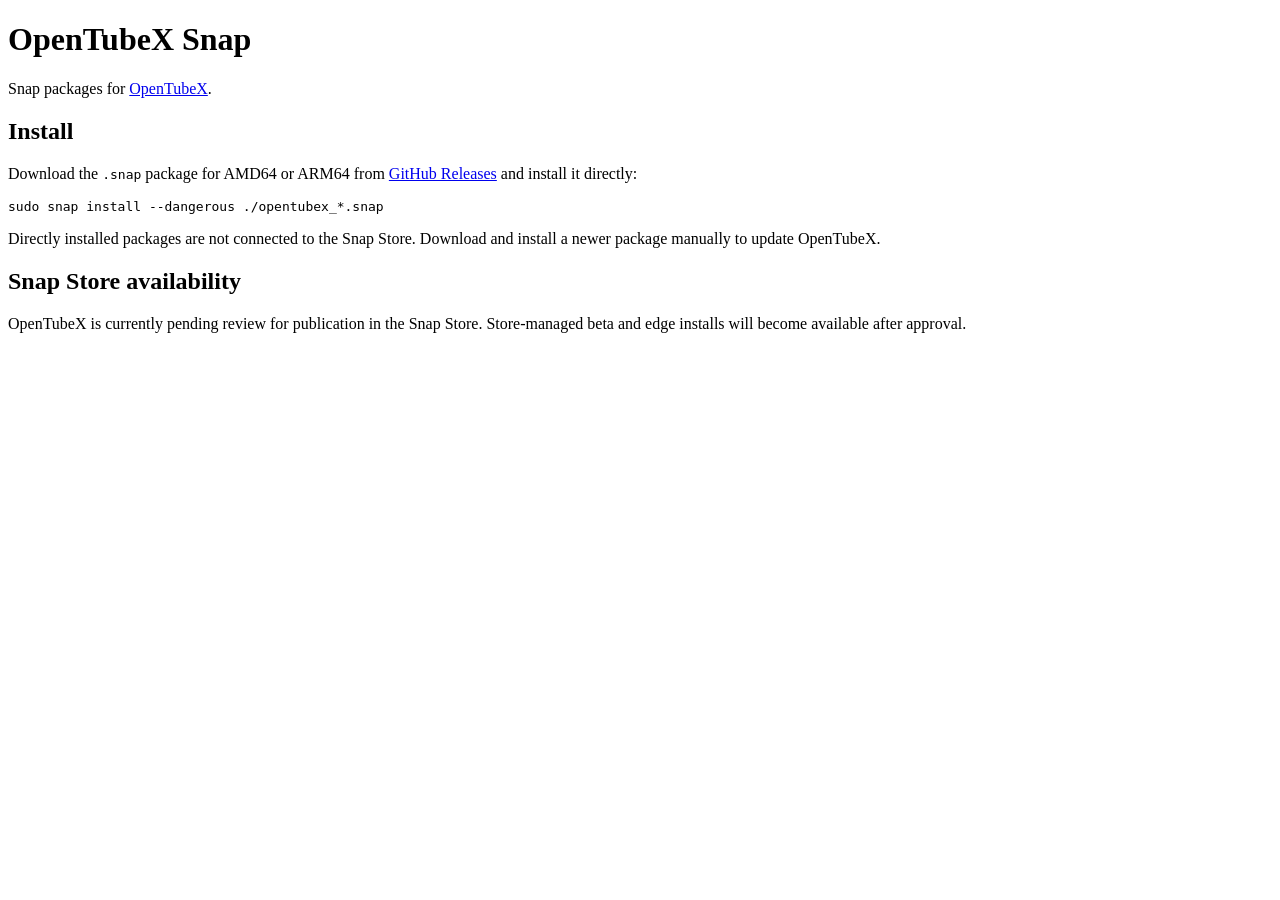
==== pages/index.html @ b30f15d9 "feat: publish downloadable Snap packages" ====
<!DOCTYPE html>
<html lang="en">
<head>
  <meta charset="utf-8">
  <meta name="viewport" content="width=device-width, initial-scale=1">
  <title>OpenTubeX Snap</title>
  <link rel="icon" href="/favicon.svg" type="image/svg+xml">
  <link rel="stylesheet" href="/style.css">
</head>
<body>
  <main>
    <h1>OpenTubeX Snap</h1>
    <p>
      Snap packages for <a href="https://opentubex.org/">OpenTubeX</a>.
    </p>

    <h2>Install</h2>
    <p>
      Download the <code>.snap</code> package for AMD64 or ARM64
      from <a href="https://github.com/OpenTubeX/snap/releases">GitHub Releases</a>
      and install it directly:
    </p>
    <pre><code>sudo snap install --dangerous ./opentubex_*.snap</code></pre>
    <p>
      Directly installed packages are not connected to the Snap Store. Download
      and install a newer package manually to update OpenTubeX.
    </p>

    <h2>Snap Store availability</h2>
    <p>
      OpenTubeX is currently pending review for publication in the Snap Store.
      Store-managed beta and edge installs will become available after approval.
    </p>
  </main>
</body>
</html>
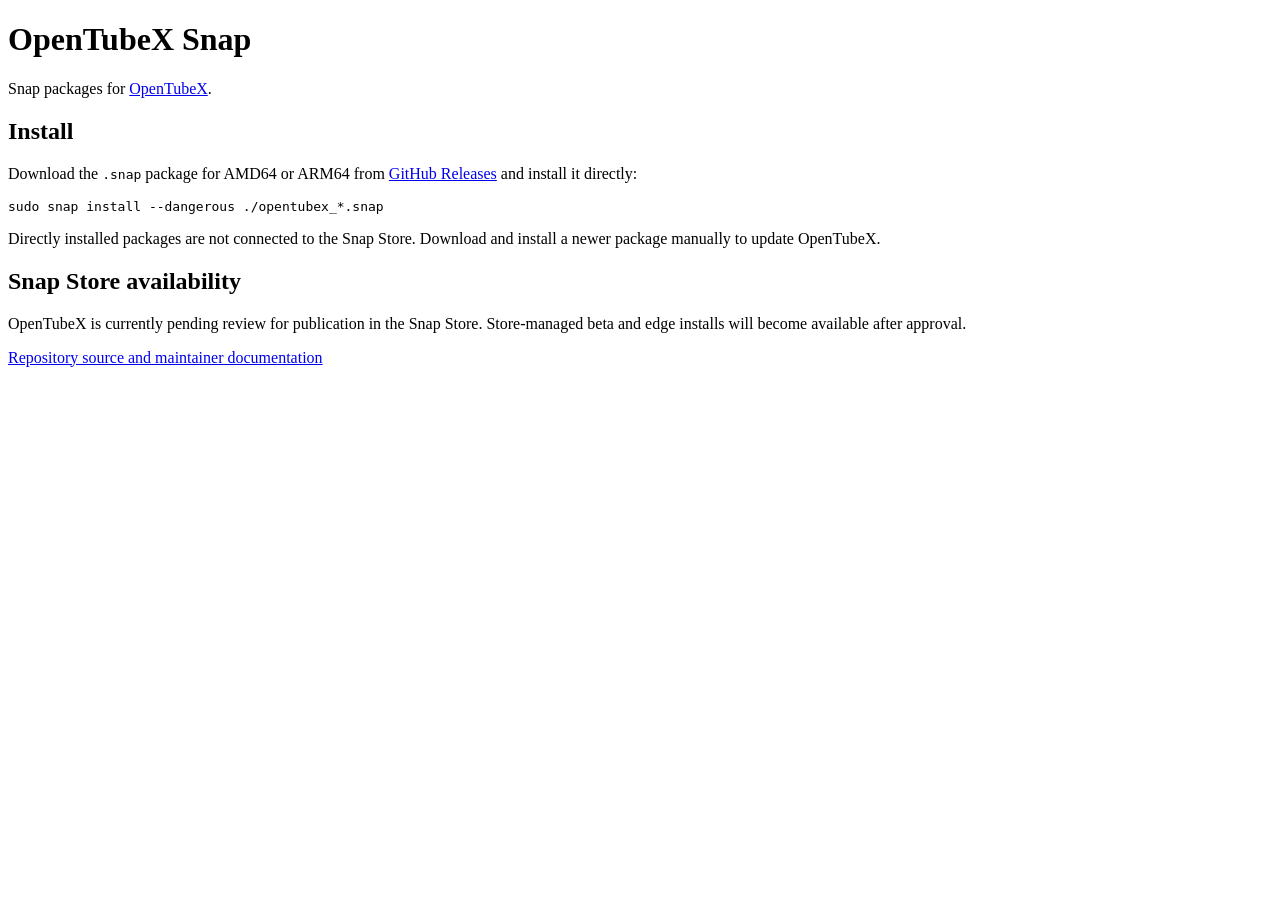
==== commit e47b0937: "style(releases): align Snap presentation" ====
--- a/pages/index.html
+++ b/pages/index.html
@@ -4,33 +4,41 @@
   <meta charset="utf-8">
   <meta name="viewport" content="width=device-width, initial-scale=1">
   <title>OpenTubeX Snap</title>
+  <link rel="icon" href="/favicon.ico" sizes="any">
   <link rel="icon" href="/favicon.svg" type="image/svg+xml">
   <link rel="stylesheet" href="/style.css">
+  <script src="/code-blocks.js" defer></script>
 </head>
 <body>
   <main>
-    <h1>OpenTubeX Snap</h1>
+    <h1 id="opentubex-snap">OpenTubeX Snap</h1>
     <p>
       Snap packages for <a href="https://opentubex.org/">OpenTubeX</a>.
     </p>
 
-    <h2>Install</h2>
+    <h2 id="install">Install</h2>
     <p>
       Download the <code>.snap</code> package for AMD64 or ARM64
       from <a href="https://github.com/OpenTubeX/snap/releases">GitHub Releases</a>
       and install it directly:
     </p>
-    <pre><code>sudo snap install --dangerous ./opentubex_*.snap</code></pre>
+    <div class="card">
+      <pre><code class="language-shell">sudo snap install --dangerous ./opentubex_*.snap</code></pre>
+    </div>
     <p>
       Directly installed packages are not connected to the Snap Store. Download
       and install a newer package manually to update OpenTubeX.
     </p>
 
-    <h2>Snap Store availability</h2>
+    <h2 id="snap-store-availability">Snap Store availability</h2>
     <p>
       OpenTubeX is currently pending review for publication in the Snap Store.
       Store-managed beta and edge installs will become available after approval.
     </p>
+
+    <p>
+      <a href="https://github.com/OpenTubeX/snap">Repository source and maintainer documentation</a>
+    </p>
   </main>
 </body>
 </html>
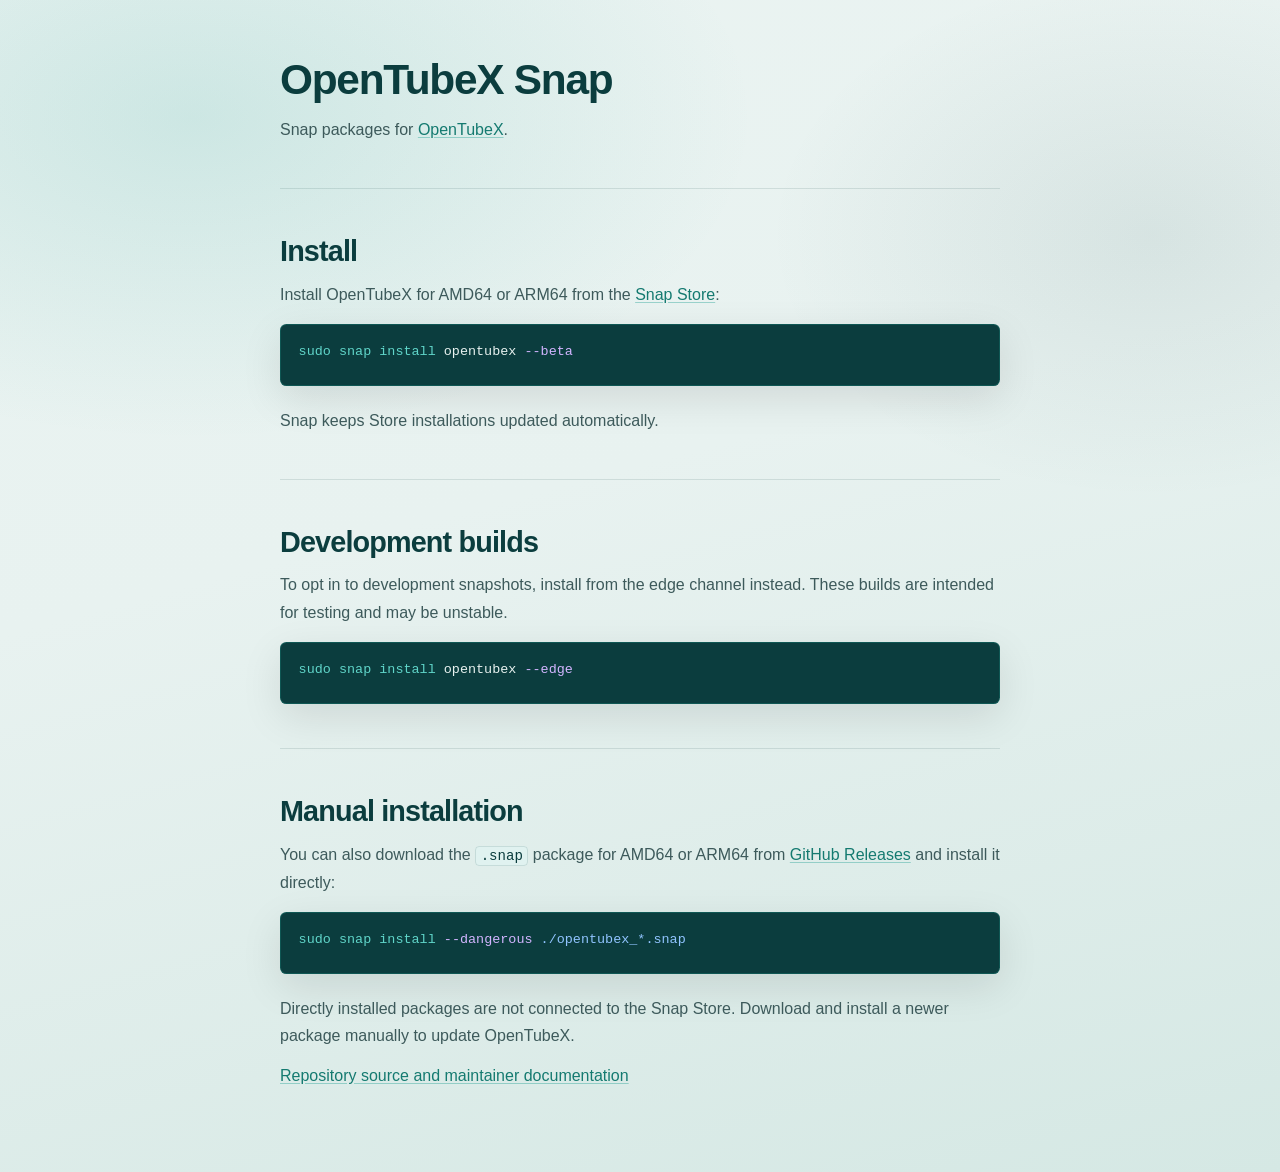
==== commit 2dc11d33: "docs: promote public Snap Store installation" ====
--- a/pages/index.html
+++ b/pages/index.html
@@ -18,7 +18,28 @@
 
     <h2 id="install">Install</h2>
     <p>
-      Download the <code>.snap</code> package for AMD64 or ARM64
+      Install OpenTubeX for AMD64 or ARM64 from the
+      <a href="https://snapcraft.io/opentubex">Snap Store</a>:
+    </p>
+    <div class="card">
+      <pre><code class="language-shell">sudo snap install opentubex --beta</code></pre>
+    </div>
+    <p>
+      Snap keeps Store installations updated automatically.
+    </p>
+
+    <h2 id="development-builds">Development builds</h2>
+    <p>
+      To opt in to development snapshots, install from the edge channel instead.
+      These builds are intended for testing and may be unstable.
+    </p>
+    <div class="card">
+      <pre><code class="language-shell">sudo snap install opentubex --edge</code></pre>
+    </div>
+
+    <h2 id="manual-installation">Manual installation</h2>
+    <p>
+      You can also download the <code>.snap</code> package for AMD64 or ARM64
       from <a href="https://github.com/OpenTubeX/snap/releases">GitHub Releases</a>
       and install it directly:
     </p>
@@ -30,12 +51,6 @@
       and install a newer package manually to update OpenTubeX.
     </p>
 
-    <h2 id="snap-store-availability">Snap Store availability</h2>
-    <p>
-      OpenTubeX is currently pending review for publication in the Snap Store.
-      Store-managed beta and edge installs will become available after approval.
-    </p>
-
     <p>
       <a href="https://github.com/OpenTubeX/snap">Repository source and maintainer documentation</a>
     </p>
--- a/style.css
+++ b/style.css
@@ -0,0 +1,328 @@
+@import url("https://fonts.bunny.net/css?family=ibm-plex-mono:400,500|ibm-plex-sans:400,500,600|space-grotesk:500,600,700");
+
+:root {
+  color-scheme: dark;
+  --ink: #e6f4f1;
+  --teal: #2ec4b6;
+  --teal-deep: #54d5ca;
+  --mist: #0b1416;
+  --mist-2: #122022;
+  --surface: #142224;
+  --slate: #9db5b5;
+  --slate-muted: #6b8485;
+  --line: rgb(232 242 240 / 12%);
+  --code-bg: #071113;
+  --code-text: #e8f2f0;
+  --syntax-command: #60d5c9;
+  --syntax-option: #d3b5ff;
+  --syntax-string: #b5dda9;
+  --syntax-number: #ffc093;
+  --syntax-operator: #f2a8bd;
+  --syntax-path: #91c4ff;
+  --font-display: "Space Grotesk", sans-serif;
+  --font-body: "IBM Plex Sans", sans-serif;
+  --font-mono: "IBM Plex Mono", ui-monospace, monospace;
+  --scrollbar-size: 10px;
+  --scrollbar-track: color-mix(in srgb, var(--mist-2) 80%, transparent);
+  --scrollbar-thumb: color-mix(in srgb, var(--teal) 38%, var(--slate-muted));
+  --scrollbar-thumb-hover: color-mix(in srgb, var(--teal) 68%, var(--ink));
+  --selection-bg: #2ec4b6;
+  --selection-text: #071113;
+}
+
+@media (prefers-color-scheme: light) {
+  :root {
+    color-scheme: light;
+    --ink: #0b3d3e;
+    --teal: #1a9b8e;
+    --teal-deep: #147a70;
+    --mist: #e8f2f0;
+    --mist-2: #d5e8e4;
+    --surface: #fbfefd;
+    --slate: #3d5a5b;
+    --slate-muted: #6a8586;
+    --line: rgb(11 61 62 / 12%);
+    --code-bg: #0b3d3e;
+    --code-text: #e8f2f0;
+    --scrollbar-track: color-mix(in srgb, var(--mist-2) 70%, transparent);
+    --scrollbar-thumb: color-mix(in srgb, var(--teal) 42%, var(--slate-muted));
+    --scrollbar-thumb-hover: color-mix(in srgb, var(--teal) 72%, var(--ink));
+    --selection-bg: #147a70;
+    --selection-text: #fbfefd;
+  }
+}
+
+* {
+  box-sizing: border-box;
+}
+
+::selection {
+  color: var(--selection-text);
+  background: var(--selection-bg);
+}
+
+html {
+  min-height: 100%;
+  background: var(--mist);
+}
+
+html,
+body {
+  scrollbar-width: thin;
+  scrollbar-color: var(--scrollbar-thumb) var(--scrollbar-track);
+}
+
+*::-webkit-scrollbar {
+  width: var(--scrollbar-size);
+  height: var(--scrollbar-size);
+}
+
+*::-webkit-scrollbar-track {
+  background: var(--scrollbar-track);
+  border-radius: 999px;
+}
+
+*::-webkit-scrollbar-thumb {
+  background: linear-gradient(180deg, var(--scrollbar-thumb), color-mix(in srgb, var(--scrollbar-thumb) 70%, var(--ink)));
+  border: 2px solid transparent;
+  background-clip: padding-box;
+  border-radius: 999px;
+}
+
+*::-webkit-scrollbar-thumb:hover {
+  background: linear-gradient(180deg, var(--scrollbar-thumb-hover), var(--teal-deep));
+  background-clip: padding-box;
+  border: 2px solid transparent;
+}
+
+*::-webkit-scrollbar-corner {
+  background: transparent;
+}
+
+body {
+  min-height: 100vh;
+  margin: 0;
+  color: var(--ink);
+  background:
+    radial-gradient(ellipse 80% 50% at 15% 10%, color-mix(in srgb, var(--teal) 14%, transparent), transparent 55%),
+    radial-gradient(ellipse 60% 45% at 90% 20%, color-mix(in srgb, var(--ink) 8%, transparent), transparent 50%),
+    linear-gradient(165deg, color-mix(in srgb, var(--mist) 88%, var(--surface)) 0%, var(--mist) 42%, var(--mist-2) 100%);
+  font-family: var(--font-body);
+  line-height: 1.7;
+  -webkit-font-smoothing: antialiased;
+}
+
+main {
+  width: min(45rem, calc(100% - 2rem));
+  margin-inline: auto;
+  padding: 3.5rem 0 4.5rem;
+}
+
+h1,
+h2 {
+  color: var(--ink);
+  font-family: var(--font-display);
+  font-weight: 600;
+  letter-spacing: -0.03em;
+}
+
+h1 {
+  margin: 0 0 0.8rem;
+  font-size: clamp(2rem, 5vw, 2.65rem);
+  line-height: 1.12;
+}
+
+h2 {
+  margin: 2.8rem 0 0.65rem;
+  padding-top: 2.8rem;
+  border-top: 1px solid var(--line);
+  font-size: clamp(1.4rem, 4vw, 1.8rem);
+  line-height: 1.2;
+}
+
+p,
+li {
+  color: var(--slate);
+}
+
+p {
+  margin: 0.75rem 0;
+}
+
+a {
+  color: var(--teal-deep);
+  text-decoration-color: color-mix(in srgb, var(--teal) 38%, transparent);
+  text-underline-offset: 0.15em;
+}
+
+a:hover {
+  text-decoration-color: var(--teal);
+}
+
+a:focus-visible,
+button:focus-visible {
+  outline: 2px solid var(--teal);
+  outline-offset: 3px;
+}
+
+p code {
+  padding: 0.08em 0.32em;
+  color: var(--ink);
+  background: color-mix(in srgb, var(--teal) 12%, var(--surface));
+  border: 1px solid var(--line);
+  border-radius: 0.25rem;
+  font-size: 0.88em;
+}
+
+.card {
+  max-width: 100%;
+  min-width: 0;
+  margin: 1rem 0 1.35rem;
+  overflow: hidden;
+  background: var(--code-bg);
+  border: 1px solid color-mix(in srgb, var(--teal) 28%, transparent);
+  border-radius: 0.4rem;
+  box-shadow: 0 0.8rem 2.5rem rgb(0 0 0 / 10%);
+}
+
+.code-block {
+  position: relative;
+  min-width: 0;
+}
+
+pre {
+  max-width: 100%;
+  margin: 0;
+  padding: 1rem 3.8rem 1.35rem 1.1rem;
+  overflow-x: auto;
+  color: var(--code-text);
+  font-size: 0.84rem;
+  line-height: 1.65;
+  scrollbar-width: none;
+}
+
+pre::-webkit-scrollbar {
+  display: none;
+}
+
+.code-scrollbar {
+  position: absolute;
+  right: 0.4rem;
+  bottom: 0.15rem;
+  left: 0.4rem;
+  z-index: 3;
+  display: flex;
+  align-items: flex-end;
+  height: 0.7rem;
+  background: transparent;
+  touch-action: none;
+  user-select: none;
+  cursor: pointer;
+}
+
+.code-scrollbar[hidden] {
+  display: none !important;
+}
+
+.code-scrollbar__thumb {
+  height: 3px;
+  min-width: 1.5rem;
+  border-radius: 999px;
+  background: color-mix(in srgb, var(--scrollbar-thumb) 88%, transparent);
+  box-shadow: 0 0 0 1px color-mix(in srgb, var(--surface) 55%, transparent);
+  cursor: grab;
+  outline: none;
+}
+
+.code-scrollbar__thumb:hover,
+.code-scrollbar__thumb:focus-visible {
+  height: 4px;
+  background: var(--scrollbar-thumb-hover);
+}
+
+.code-scrollbar.is-dragging .code-scrollbar__thumb,
+.code-scrollbar__thumb:active {
+  cursor: grabbing;
+  height: 4px;
+  background: var(--scrollbar-thumb-hover);
+}
+
+code {
+  font-family: var(--font-mono);
+}
+
+.token-command { color: var(--syntax-command); }
+.token-option { color: var(--syntax-option); }
+.token-string { color: var(--syntax-string); }
+.token-number { color: var(--syntax-number); }
+.token-operator { color: var(--syntax-operator); }
+.token-path { color: var(--syntax-path); }
+
+.copy-button {
+  position: absolute;
+  top: 0.6rem;
+  right: 0.6rem;
+  display: grid;
+  width: 2rem;
+  height: 2rem;
+  padding: 0;
+  place-items: center;
+  color: rgb(232 242 240 / 70%);
+  background: color-mix(in srgb, var(--code-bg) 82%, var(--teal));
+  border: 1px solid rgb(232 242 240 / 25%);
+  border-radius: 0.35rem;
+  cursor: pointer;
+  opacity: 0;
+  transition: color 0.15s, border-color 0.15s, opacity 0.15s, background 0.15s;
+}
+
+.code-block:hover .copy-button,
+.copy-button:focus-visible,
+.copy-button[data-copied] {
+  opacity: 1;
+}
+
+.copy-button:hover,
+.copy-button:focus-visible {
+  color: #fff;
+  background: color-mix(in srgb, var(--code-bg) 65%, var(--teal));
+  border-color: var(--teal);
+}
+
+.copy-button svg {
+  width: 1rem;
+  height: 1rem;
+}
+
+.copy-button .check-icon,
+.copy-button[data-copied] .copy-icon {
+  display: none;
+}
+
+.copy-button[data-copied] {
+  color: var(--syntax-string);
+}
+
+.copy-button[data-copied] .check-icon {
+  display: block;
+}
+
+@media (max-width: 520px) {
+  main {
+    width: min(100% - 1.5rem, 45rem);
+    padding-block: 2.5rem 3.5rem;
+  }
+
+  pre {
+    padding-right: 3.5rem;
+    font-size: 0.78rem;
+  }
+}
+
+@media (hover: none) {
+  .copy-button { opacity: 1; }
+}
+
+@media (prefers-reduced-motion: reduce) {
+  .copy-button { transition: none; }
+}
